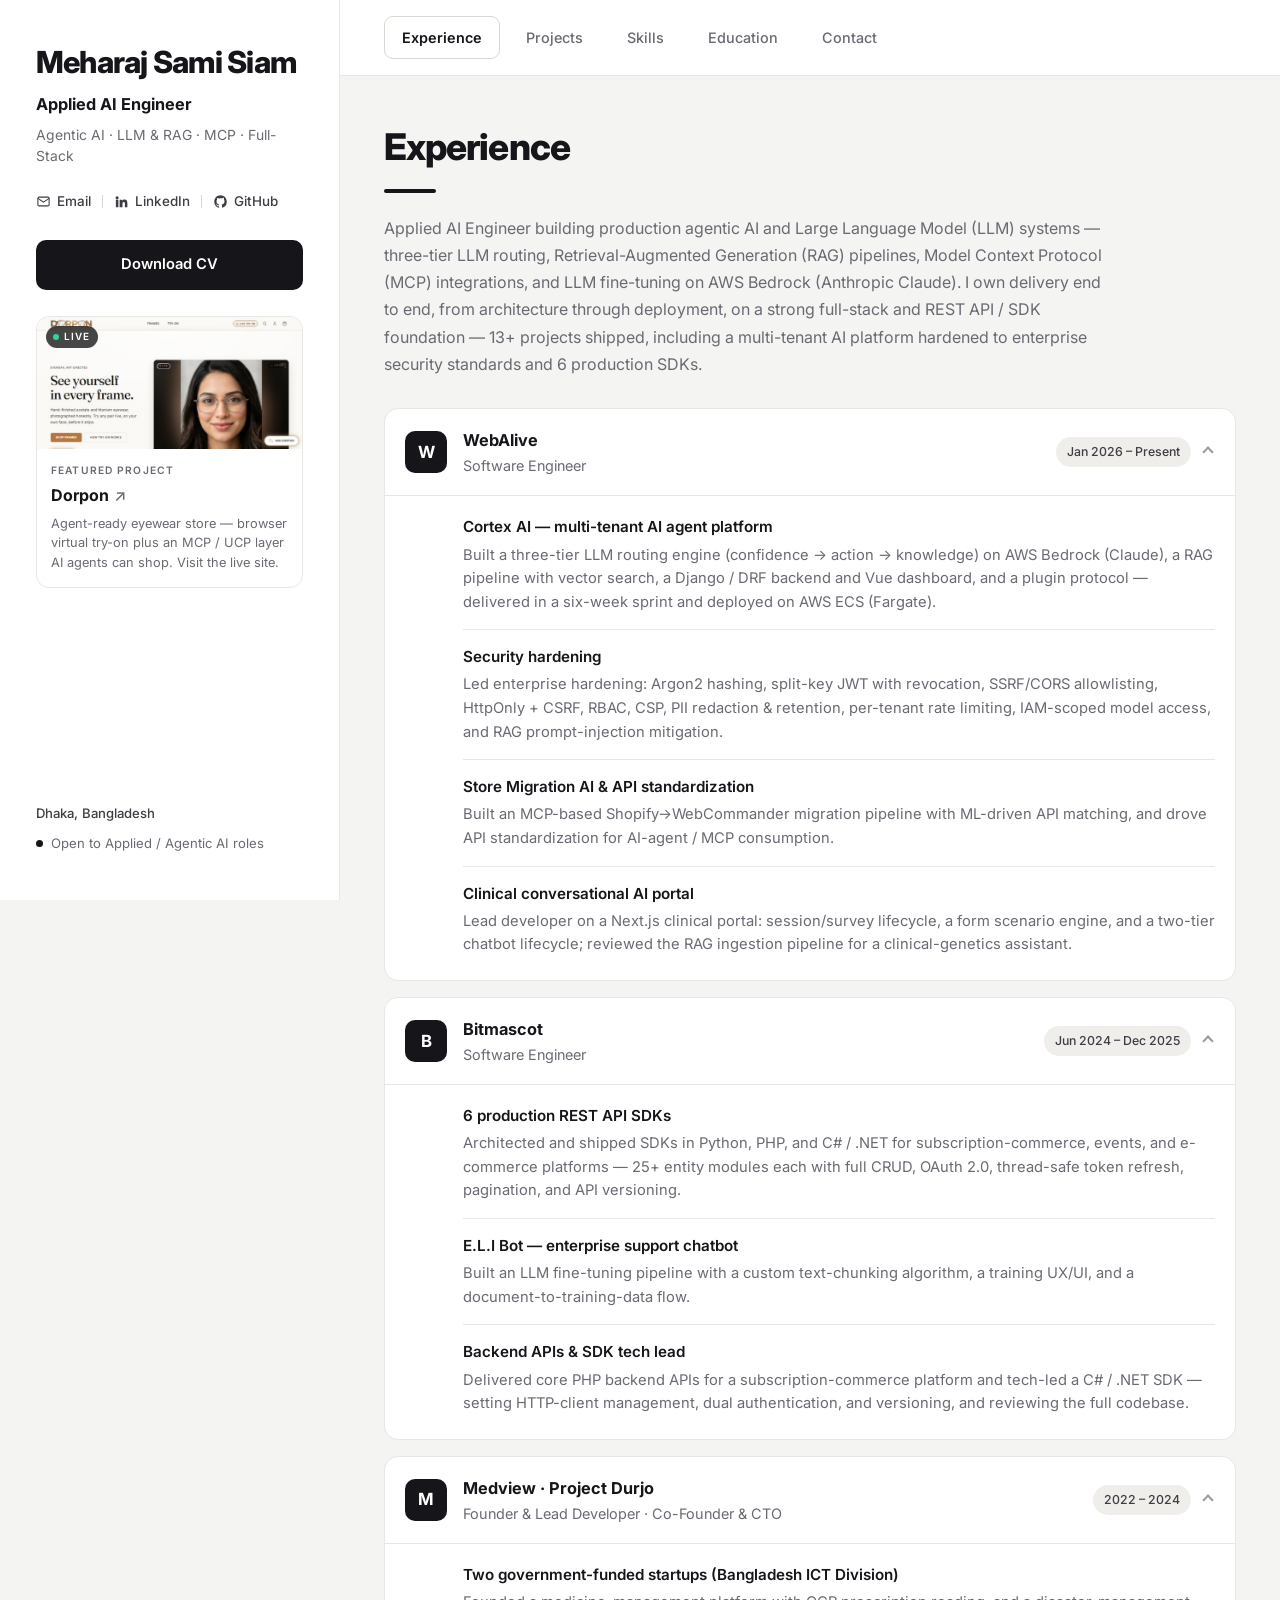
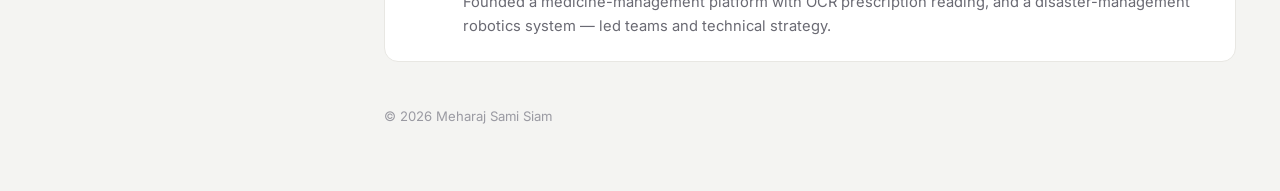
==== index.html @ da90ee12 "Add sidebar featured-project card linking to live Dorpon site (live preview thumbnail) Co-Authored-B" ====
<!doctype html>
<html lang="en">
<head>
<meta charset="utf-8" />
<meta name="viewport" content="width=device-width, initial-scale=1" />
<title>Meharaj Sami Siam — Applied AI Engineer</title>
<meta name="description" content="Meharaj Sami Siam — Applied AI Engineer building agentic AI systems, LLM platforms, RAG pipelines, and MCP integrations." />
<link rel="preconnect" href="https://fonts.googleapis.com" />
<link rel="preconnect" href="https://fonts.gstatic.com" crossorigin />
<link href="https://fonts.googleapis.com/css2?family=Inter:wght@300;400;500;600;700;800&display=swap" rel="stylesheet" />
<link rel="stylesheet" href="style.css" />
</head>
<body>
<div class="layout">

  <!-- ============ SIDEBAR ============ -->
  <aside class="sidebar">
    <div class="sb-inner">
      <h1 class="name">Meharaj Sami Siam</h1>
      <div class="role">Applied AI Engineer</div>
      <div class="keywords">Agentic AI · LLM &amp; RAG · MCP · Full-Stack</div>

      <div class="socials">
        <a href="mailto:mssiam12@gmail.com" aria-label="Email">
          <svg viewBox="0 0 24 24" width="15" height="15" fill="none" stroke="currentColor" stroke-width="1.7"><rect x="3" y="5" width="18" height="14" rx="2"/><path d="m3 7 9 6 9-6"/></svg>
          Email
        </a>
        <span class="sep"></span>
        <a href="https://www.linkedin.com/in/meharaj-sami-siam-a4b730213" aria-label="LinkedIn">
          <svg viewBox="0 0 24 24" width="15" height="15" fill="currentColor"><path d="M4.98 3.5a2.5 2.5 0 1 1 0 5 2.5 2.5 0 0 1 0-5zM3 9h4v12H3zM9 9h3.8v1.7h.05c.53-1 1.83-2.06 3.77-2.06 4.03 0 4.78 2.65 4.78 6.1V21h-4v-5.3c0-1.27-.02-2.9-1.77-2.9-1.77 0-2.04 1.38-2.04 2.8V21H9z"/></svg>
          LinkedIn
        </a>
        <span class="sep"></span>
        <a href="https://github.com/Meharaj002" aria-label="GitHub">
          <svg viewBox="0 0 24 24" width="15" height="15" fill="currentColor"><path d="M12 2C6.48 2 2 6.58 2 12.25c0 4.53 2.87 8.37 6.84 9.73.5.1.68-.22.68-.49l-.01-1.9c-2.78.62-3.37-1.22-3.37-1.22-.46-1.18-1.11-1.5-1.11-1.5-.91-.64.07-.62.07-.62 1 .07 1.53 1.06 1.53 1.06.89 1.56 2.34 1.11 2.91.85.09-.66.35-1.11.63-1.36-2.22-.26-4.56-1.14-4.56-5.06 0-1.12.39-2.03 1.03-2.75-.1-.26-.45-1.3.1-2.71 0 0 .84-.27 2.75 1.05A9.4 9.4 0 0 1 12 6.84c.85 0 1.71.12 2.51.34 1.91-1.32 2.75-1.05 2.75-1.05.55 1.41.2 2.45.1 2.71.64.72 1.03 1.63 1.03 2.75 0 3.93-2.35 4.8-4.58 5.05.36.32.68.94.68 1.9l-.01 2.82c0 .27.18.6.69.49A10.03 10.03 0 0 0 22 12.25C22 6.58 17.52 2 12 2z"/></svg>
          GitHub
        </a>
      </div>

      <a class="dl-btn" href="cv.pdf">Download CV</a>

      <a class="sb-feature" href="https://incomparable-pony-d965e8.netlify.app/" target="_blank" rel="noopener">
        <div class="sbf-thumb">
          <img src="assets/dorpon-preview.jpg" alt="Dorpon — live eyewear store with browser virtual try-on" loading="lazy" />
          <span class="sbf-live">Live</span>
        </div>
        <div class="sbf-body">
          <div class="sbf-label">Featured project</div>
          <div class="sbf-title">Dorpon <span class="sbf-arrow" aria-hidden="true">↗</span></div>
          <div class="sbf-desc">Agent-ready eyewear store — browser virtual try-on plus an MCP / UCP layer AI agents can shop. Visit the live site.</div>
        </div>
      </a>

      <div class="sb-foot">
        <div class="sb-loc">Dhaka, Bangladesh</div>
        <div class="sb-open"><span class="dot"></span> Open to Applied / Agentic AI roles</div>
      </div>
    </div>
  </aside>

  <!-- ============ MAIN ============ -->
  <main class="main">
    <nav class="tabs" id="tabs">
      <button class="tab active" data-tab="experience">Experience</button>
      <button class="tab" data-tab="projects">Projects</button>
      <button class="tab" data-tab="skills">Skills</button>
      <button class="tab" data-tab="education">Education</button>
      <button class="tab" data-tab="contact">Contact</button>
    </nav>

    <div class="content">

      <!-- ---------- EXPERIENCE ---------- -->
      <section class="panel active" id="experience">
        <h2 class="ptitle">Experience</h2>
        <p class="intro">
          Applied AI Engineer building production agentic AI and Large Language Model (LLM) systems —
          three-tier LLM routing, Retrieval-Augmented Generation (RAG) pipelines, Model Context Protocol (MCP)
          integrations, and LLM fine-tuning on AWS Bedrock (Anthropic Claude). I own delivery end to end, from
          architecture through deployment, on a strong full-stack and REST API / SDK foundation — 13+ projects
          shipped, including a multi-tenant AI platform hardened to enterprise security standards and 6 production SDKs.
        </p>

        <article class="xp open">
          <header class="xp-head">
            <div class="xp-logo">W</div>
            <div class="xp-id">
              <div class="xp-co">WebAlive</div>
              <div class="xp-role">Software Engineer</div>
            </div>
            <div class="xp-meta"><span class="badge">Jan 2026 – Present</span><span class="chev" aria-hidden="true"></span></div>
          </header>
          <div class="xp-body">
            <div class="xp-pt"><h4>Cortex AI — multi-tenant AI agent platform</h4>
              <p>Built a three-tier LLM routing engine (confidence → action → knowledge) on AWS Bedrock (Claude),
                a RAG pipeline with vector search, a Django / DRF backend and Vue dashboard, and a plugin protocol —
                delivered in a six-week sprint and deployed on AWS ECS (Fargate).</p></div>
            <div class="xp-pt"><h4>Security hardening</h4>
              <p>Led enterprise hardening: Argon2 hashing, split-key JWT with revocation, SSRF/CORS allowlisting,
                HttpOnly + CSRF, RBAC, CSP, PII redaction &amp; retention, per-tenant rate limiting, IAM-scoped model
                access, and RAG prompt-injection mitigation.</p></div>
            <div class="xp-pt"><h4>Store Migration AI &amp; API standardization</h4>
              <p>Built an MCP-based Shopify→WebCommander migration pipeline with ML-driven API matching, and drove
                API standardization for AI-agent / MCP consumption.</p></div>
            <div class="xp-pt"><h4>Clinical conversational AI portal</h4>
              <p>Lead developer on a Next.js clinical portal: session/survey lifecycle, a form scenario engine, and a
                two-tier chatbot lifecycle; reviewed the RAG ingestion pipeline for a clinical-genetics assistant.</p></div>
          </div>
        </article>

        <article class="xp open">
          <header class="xp-head">
            <div class="xp-logo">B</div>
            <div class="xp-id">
              <div class="xp-co">Bitmascot</div>
              <div class="xp-role">Software Engineer</div>
            </div>
            <div class="xp-meta"><span class="badge">Jun 2024 – Dec 2025</span><span class="chev" aria-hidden="true"></span></div>
          </header>
          <div class="xp-body">
            <div class="xp-pt"><h4>6 production REST API SDKs</h4>
              <p>Architected and shipped SDKs in Python, PHP, and C# / .NET for subscription-commerce, events, and
                e-commerce platforms — 25+ entity modules each with full CRUD, OAuth 2.0, thread-safe token refresh,
                pagination, and API versioning.</p></div>
            <div class="xp-pt"><h4>E.L.I Bot — enterprise support chatbot</h4>
              <p>Built an LLM fine-tuning pipeline with a custom text-chunking algorithm, a training UX/UI, and a
                document-to-training-data flow.</p></div>
            <div class="xp-pt"><h4>Backend APIs &amp; SDK tech lead</h4>
              <p>Delivered core PHP backend APIs for a subscription-commerce platform and tech-led a C# / .NET SDK —
                setting HTTP-client management, dual authentication, and versioning, and reviewing the full codebase.</p></div>
          </div>
        </article>

        <article class="xp open">
          <header class="xp-head">
            <div class="xp-logo">M</div>
            <div class="xp-id">
              <div class="xp-co">Medview · Project Durjo</div>
              <div class="xp-role">Founder &amp; Lead Developer · Co-Founder &amp; CTO</div>
            </div>
            <div class="xp-meta"><span class="badge">2022 – 2024</span><span class="chev" aria-hidden="true"></span></div>
          </header>
          <div class="xp-body">
            <div class="xp-pt"><h4>Two government-funded startups (Bangladesh ICT Division)</h4>
              <p>Founded a medicine-management platform with OCR prescription reading, and a disaster-management
                robotics system — led teams and technical strategy.</p></div>
          </div>
        </article>
      </section>

      <!-- ---------- PROJECTS ---------- -->
      <section class="panel" id="projects">
        <h2 class="ptitle">Projects</h2>
        <p class="intro">
          Agentic AI platforms, LLM systems, and production engineering. Some are enterprise / internal, so links
          are limited; Dorpon is fully live.
        </p>

        <div class="cards">
          <article class="card feature">
            <div class="card-type">Featured · Full-Stack · Agentic AI · MCP / UCP</div>
            <h3>Dorpon — Agent-Ready Eyewear Commerce</h3>
            <p>A premium eyewear store with browser-based <strong>virtual try-on</strong> and an AI shopping
              concierge — and, uniquely, exposed to AI agents through a stateless <strong>Model Context Protocol
              (MCP)</strong> server and a <strong>UCP commerce protocol</strong>, all driven by one shared tool
              registry (web app, MCP, and REST). Deployed end-to-end on free-tier cloud.</p>
            <div class="tags">
              <span class="tag">MCP</span><span class="tag">UCP</span><span class="tag">Next.js</span>
              <span class="tag">Django / DRF</span><span class="tag">AWS Bedrock (Claude)</span>
              <span class="tag">MediaPipe</span><span class="tag">PostgreSQL</span>
            </div>
            <div class="card-actions">
              <a class="btn btn-primary" href="https://incomparable-pony-d965e8.netlify.app/">Live demo →</a>
              <a class="btn btn-ghost" href="dorpon.html">Case study</a>
            </div>
          </article>

          <article class="card">
            <div class="card-type">AI Platform · Enterprise</div>
            <h3>Cortex AI</h3>
            <p>Multi-tenant AI agent platform: three-tier LLM routing (confidence → action → knowledge) on AWS
              Bedrock, a RAG pipeline with vector search, a Django / DRF backend + Vue dashboard, and a plugin
              protocol — hardened with enterprise-grade security and deployed on AWS ECS.</p>
            <div class="tags"><span class="tag">LLM routing</span><span class="tag">RAG</span>
              <span class="tag">AWS Bedrock</span><span class="tag">Django</span><span class="tag">Vue</span>
              <span class="tag">Multi-tenant</span></div>
          </article>

          <article class="card">
            <div class="card-type">Conversational AI · Enterprise</div>
            <h3>E.L.I Bot</h3>
            <p>Enterprise customer-support chatbot, taken from prototype to production: an LLM fine-tuning pipeline
              with a custom text-chunking algorithm, a training UX/UI, and a document-to-training-data flow.</p>
            <div class="tags"><span class="tag">LLM fine-tuning</span><span class="tag">Python</span>
              <span class="tag">Chunking</span><span class="tag">Chat UI</span></div>
          </article>

          <article class="card">
            <div class="card-type">AI / ML · Tooling</div>
            <h3>Store Migration AI</h3>
            <p>An <strong>MCP-based</strong> pipeline to migrate e-commerce stores from Shopify to WebCommander,
              with machine-learning-driven external-API matching and a trained matching model.</p>
            <div class="tags"><span class="tag">MCP</span><span class="tag">ML</span>
              <span class="tag">Python</span><span class="tag">Migration</span></div>
          </article>

          <article class="card">
            <div class="card-type">Healthcare · Conversational AI</div>
            <h3>Clinical Conversational Portal</h3>
            <p>Lead developer on a Next.js clinical portal: session / survey lifecycle, a form scenario engine, and a
              two-tier chatbot lifecycle — plus a reviewed RAG ingestion pipeline for a clinical-genetics assistant.</p>
            <div class="tags"><span class="tag">RAG</span><span class="tag">Next.js</span>
              <span class="tag">Healthcare</span><span class="tag">Chatbot</span></div>
          </article>

          <article class="card">
            <div class="card-type">API / SDK Engineering</div>
            <h3>Production SDK Suite</h3>
            <p>Architected and shipped <strong>6 production REST SDKs</strong> across Python, PHP, and C# / .NET for
              subscription-commerce, events, and e-commerce platforms — 25+ entity modules each with full CRUD,
              OAuth 2.0, pagination, and API versioning.</p>
            <div class="tags"><span class="tag">Python</span><span class="tag">PHP</span>
              <span class="tag">C# / .NET</span><span class="tag">REST</span><span class="tag">OAuth 2.0</span></div>
          </article>
        </div>
      </section>

      <!-- ---------- SKILLS ---------- -->
      <section class="panel" id="skills">
        <h2 class="ptitle">Skills</h2>
        <p class="intro">Tools and technologies I work with across the AI, backend, and infrastructure stack.</p>

        <div class="skill-group"><h4>AI &amp; Machine Learning</h4>
          <div class="tags"><span class="tag">Agentic AI</span><span class="tag">MCP</span><span class="tag">RAG</span>
            <span class="tag">LLM fine-tuning</span><span class="tag">Prompt engineering</span>
            <span class="tag">AWS Bedrock (Claude)</span><span class="tag">Vector databases</span><span class="tag">NLP</span>
            <span class="tag">PyTorch</span><span class="tag">TensorFlow</span><span class="tag">Keras</span></div></div>

        <div class="skill-group"><h4>Languages</h4>
          <div class="tags"><span class="tag">Python</span><span class="tag">PHP</span><span class="tag">JavaScript</span>
            <span class="tag">TypeScript</span><span class="tag">C# / .NET</span><span class="tag">Java</span><span class="tag">SQL</span></div></div>

        <div class="skill-group"><h4>Frameworks</h4>
          <div class="tags"><span class="tag">Django / DRF</span><span class="tag">Next.js</span><span class="tag">Vue.js</span>
            <span class="tag">React</span><span class="tag">adrf</span></div></div>

        <div class="skill-group"><h4>Data &amp; Caching</h4>
          <div class="tags"><span class="tag">PostgreSQL</span><span class="tag">Redis</span><span class="tag">DynamoDB</span>
            <span class="tag">MySQL</span><span class="tag">SQLite</span></div></div>

        <div class="skill-group"><h4>Cloud &amp; DevOps</h4>
          <div class="tags"><span class="tag">AWS (ECS / Fargate)</span><span class="tag">AWS Bedrock</span><span class="tag">IAM</span>
            <span class="tag">RDS</span><span class="tag">CI/CD</span><span class="tag">Git</span></div></div>

        <div class="skill-group"><h4>Security</h4>
          <div class="tags"><span class="tag">OAuth 2.0</span><span class="tag">JWT</span><span class="tag">Argon2</span>
            <span class="tag">RBAC</span><span class="tag">CSRF / CORS / SSRF</span><span class="tag">CSP</span></div></div>

        <div class="skill-group"><h4>Practices &amp; Tools</h4>
          <div class="tags"><span class="tag">REST API design</span><span class="tag">SDK design</span><span class="tag">Microservices</span>
            <span class="tag">Multi-tenant architecture</span><span class="tag">Agile</span><span class="tag">Jira</span><span class="tag">Confluence</span></div></div>
      </section>

      <!-- ---------- EDUCATION ---------- -->
      <section class="panel" id="education">
        <h2 class="ptitle">Education</h2>
        <p class="intro">Academic background, certifications, and recognition.</p>

        <article class="card">
          <div class="card-type">Degree</div>
          <h3>B.Sc. in Computer Science</h3>
          <p>BRAC University · 2020 – 2024</p>
        </article>
        <article class="card">
          <div class="card-type">Certifications</div>
          <h3>Python Programming · Python Data Structures</h3>
          <p>University of Michigan · &nbsp; Social Media Marketing — Meta</p>
        </article>
        <article class="card">
          <div class="card-type">Award</div>
          <h3>Runner-Up — Project Showcase</h3>
          <p>5th International Tech Carnival — Bangladesh ICT Division</p>
        </article>
      </section>

      <!-- ---------- CONTACT ---------- -->
      <section class="panel" id="contact">
        <h2 class="ptitle">Contact</h2>
        <p class="intro">
          Open to Applied / Agentic AI Engineer roles, freelance, and collaborations. The fastest way to reach me
          is email — I usually reply within a day.
        </p>

        <div class="contact-list">
          <a class="contact-row" href="mailto:mssiam12@gmail.com"><span class="label">Email</span><span class="val">mssiam12@gmail.com</span></a>
          <a class="contact-row" href="https://www.linkedin.com/in/meharaj-sami-siam-a4b730213"><span class="label">LinkedIn</span><span class="val">/meharaj-sami-siam</span></a>
          <a class="contact-row" href="https://github.com/Meharaj002"><span class="label">GitHub</span><span class="val">@Meharaj002</span></a>
          <a class="contact-row" href="tel:+8801796537490"><span class="label">Phone</span><span class="val">+880 1796-537490</span></a>
          <div class="contact-row static"><span class="label">Location</span><span class="val">Dhaka, Bangladesh</span></div>
        </div>

        <div class="card-actions" style="margin-top:26px">
          <a class="btn btn-primary" href="mailto:mssiam12@gmail.com?subject=Opportunity%20for%20Meharaj">Email me →</a>
          <a class="btn btn-ghost" href="cv.pdf">Download résumé</a>
        </div>
      </section>

      <footer class="foot">© <span data-year>2026</span> Meharaj Sami Siam</footer>
    </div>
  </main>
</div>
<script src="script.js"></script>
</body>
</html>
---- style.css ----
/* ============================================================
   Meharaj Sami Siam — portfolio
   Sidebar + tabbed main panel. Monochrome, Inter throughout.
   ============================================================ */
:root {
  --ink: #15151a;
  --ink-2: #3d3d44;
  --muted: #6a6a73;
  --faint: #9a9aa2;
  --panel: #f4f4f2;     /* main content background */
  --card: #ffffff;
  --line: #e8e7e3;
  --line-2: #d8d7d1;
  --badge: #efeeea;
  --sans: "Inter", -apple-system, BlinkMacSystemFont, "Segoe UI", Roboto, Arial, sans-serif;
}
* { box-sizing: border-box; }
html { scroll-behavior: smooth; }
body {
  margin: 0; background: var(--panel); color: var(--ink);
  font-family: var(--sans); font-size: 16px; line-height: 1.6;
  -webkit-font-smoothing: antialiased; text-rendering: optimizeLegibility;
}
a { color: inherit; text-decoration: none; }
svg { display: block; }

/* ---------- layout ---------- */
.layout { display: grid; grid-template-columns: 340px 1fr; align-items: start; }

/* ---------- sidebar ---------- */
.sidebar {
  position: sticky; top: 0; align-self: start; height: 100vh; overflow-y: auto;
  background: #fff; border-right: 1px solid var(--line); padding: 46px 36px;
}
.sb-inner { display: flex; flex-direction: column; height: 100%; }
.name { font-size: 1.9rem; font-weight: 800; letter-spacing: -.025em; line-height: 1.08; margin: 0; }
.role { font-weight: 700; font-size: 1.02rem; margin-top: 12px; }
.keywords { color: var(--muted); font-size: .87rem; line-height: 1.5; margin-top: 8px; }
.socials { display: flex; align-items: center; flex-wrap: wrap; gap: 11px; margin-top: 24px; }
.socials a { display: inline-flex; align-items: center; gap: 6px; color: var(--ink-2); font-size: .84rem; font-weight: 500; transition: color .15s; }
.socials a:hover { color: var(--ink); }
.socials .sep { width: 1px; height: 13px; background: var(--line-2); }
.dl-btn {
  display: block; text-align: center; background: var(--ink); color: #fff;
  font-weight: 600; font-size: .92rem; padding: 13px; border-radius: 10px; margin-top: 28px;
  transition: background .18s;
}
.dl-btn:hover { background: #000; }
.sb-foot { margin-top: auto; padding-top: 30px; color: var(--muted); font-size: .82rem; }
.sb-loc { font-weight: 500; color: var(--ink-2); }
.sb-open { margin-top: 9px; display: flex; align-items: center; gap: 8px; }
.sb-open .dot { width: 7px; height: 7px; border-radius: 50%; background: var(--ink); flex: none; }

/* sidebar featured-project card */
.sb-feature { display: block; margin-top: 26px; border: 1px solid var(--line); border-radius: 13px; overflow: hidden; background: #fff; transition: border-color .18s, box-shadow .18s, transform .18s; }
.sb-feature:hover { border-color: var(--ink); box-shadow: 0 8px 24px rgba(0,0,0,.08); transform: translateY(-2px); }
.sbf-thumb { position: relative; aspect-ratio: 2 / 1; background: #efeee9; }
.sbf-thumb img { width: 100%; height: 100%; object-fit: cover; display: block; }
.sbf-live { position: absolute; top: 9px; left: 9px; display: inline-flex; align-items: center; gap: 5px; background: rgba(0,0,0,.72); color: #fff; font-size: .62rem; font-weight: 600; letter-spacing: .09em; text-transform: uppercase; padding: 3px 8px 3px 7px; border-radius: 999px; backdrop-filter: blur(2px); }
.sbf-live::before { content: ""; width: 6px; height: 6px; border-radius: 50%; background: #34d399; }
.sbf-body { padding: 13px 14px 15px; }
.sbf-label { font-size: .64rem; font-weight: 600; text-transform: uppercase; letter-spacing: .11em; color: var(--muted); }
.sbf-title { font-weight: 700; font-size: 1rem; margin-top: 4px; display: flex; align-items: center; gap: 5px; }
.sbf-arrow { color: var(--muted); font-weight: 500; transition: transform .18s; }
.sb-feature:hover .sbf-arrow { transform: translate(2px, -2px); color: var(--ink); }
.sbf-desc { color: var(--muted); font-size: .8rem; line-height: 1.5; margin-top: 6px; }

/* ---------- main / tabs ---------- */
.main { min-height: 100vh; }
.tabs {
  position: sticky; top: 0; z-index: 20; display: flex; gap: 8px; flex-wrap: wrap;
  padding: 16px 44px; background: #fff; border-bottom: 1px solid var(--line);
}
.tab {
  appearance: none; background: transparent; border: 1px solid transparent;
  color: var(--muted); font: inherit; font-size: .9rem; font-weight: 500;
  padding: 9px 17px; border-radius: 9px; cursor: pointer; transition: color .15s, background .15s, border-color .15s;
}
.tab:hover { color: var(--ink); }
.tab.active { background: #fff; border-color: var(--line-2); color: var(--ink); font-weight: 600; }

.content { padding: 36px 44px 64px; }
.panel { display: none; max-width: 880px; }
.panel.active { display: block; animation: fade .3s ease; }
@keyframes fade { from { opacity: 0; transform: translateY(6px); } to { opacity: 1; transform: none; } }

.ptitle { font-size: 2.3rem; font-weight: 800; letter-spacing: -.025em; margin: 6px 0 0; }
.ptitle::after { content: ""; display: block; width: 52px; height: 4px; background: var(--ink); border-radius: 2px; margin-top: 12px; }
.intro { color: var(--muted); font-size: 1.0rem; line-height: 1.7; max-width: 72ch; margin: 22px 0 30px; }

/* ---------- experience cards ---------- */
.xp { background: var(--card); border: 1px solid var(--line); border-radius: 14px; margin-bottom: 16px; overflow: hidden; }
.xp-head { display: flex; align-items: center; gap: 16px; padding: 18px 20px; cursor: pointer; user-select: none; }
.xp-logo { flex: none; width: 42px; height: 42px; border-radius: 10px; background: var(--ink); color: #fff; display: grid; place-items: center; font-weight: 700; font-size: 1.05rem; }
.xp-id { flex: 1; min-width: 0; }
.xp-co { font-weight: 700; font-size: 1.02rem; }
.xp-role { color: var(--muted); font-size: .9rem; margin-top: 1px; }
.xp-meta { display: flex; align-items: center; gap: 13px; flex: none; }
.badge { background: var(--badge); color: var(--ink-2); font-size: .77rem; font-weight: 500; padding: 5px 11px; border-radius: 999px; white-space: nowrap; }
.chev { width: 8px; height: 8px; border-right: 2px solid var(--faint); border-bottom: 2px solid var(--faint); transform: rotate(45deg); transition: transform .2s; margin-right: 3px; }
.xp.open .chev { transform: rotate(-135deg); }
.xp-body { padding: 4px 20px 8px 78px; border-top: 1px solid var(--line); }
.xp:not(.open) .xp-body { display: none; }
.xp-pt { padding: 15px 0; border-bottom: 1px solid var(--line); }
.xp-pt:last-child { border-bottom: none; }
.xp-pt h4 { margin: 0 0 4px; font-size: .95rem; font-weight: 600; }
.xp-pt p { margin: 0; color: var(--muted); font-size: .92rem; line-height: 1.6; }

/* ---------- project / education cards ---------- */
.cards { display: grid; grid-template-columns: 1fr 1fr; gap: 16px; }
.card { background: var(--card); border: 1px solid var(--line); border-radius: 14px; padding: 24px; transition: border-color .18s; }
.card:hover { border-color: var(--line-2); }
.card.feature { grid-column: 1 / -1; }
.panel > .card { margin-bottom: 14px; }
.card-type { font-size: .71rem; font-weight: 600; text-transform: uppercase; letter-spacing: .09em; color: var(--muted); }
.card h3 { margin: 9px 0 9px; font-size: 1.16rem; font-weight: 700; letter-spacing: -.01em; }
.card p { margin: 0; color: var(--muted); font-size: .93rem; line-height: 1.62; }
.card .tags { margin-top: 15px; }
.card-actions { margin-top: 18px; display: flex; flex-wrap: wrap; gap: 8px; }

/* ---------- tags ---------- */
.tags { display: flex; flex-wrap: wrap; gap: 7px; }
.tag { font-size: .77rem; font-weight: 500; color: var(--ink-2); background: #fff; border: 1px solid var(--line-2); padding: 4px 10px; border-radius: 7px; }

/* ---------- skills ---------- */
.skill-group { margin-bottom: 24px; }
.skill-group h4 { margin: 0 0 11px; font-size: .98rem; font-weight: 700; }

/* ---------- buttons ---------- */
.btn { display: inline-flex; align-items: center; gap: 7px; padding: 10px 18px; border-radius: 9px; font-weight: 600; font-size: .89rem; cursor: pointer; transition: background .18s, border-color .18s, color .18s; }
.btn-primary { background: var(--ink); color: #fff; border: 1px solid var(--ink); }
.btn-primary:hover { background: #000; }
.btn-ghost { background: #fff; color: var(--ink); border: 1px solid var(--line-2); }
.btn-ghost:hover { border-color: var(--ink); }

/* ---------- contact ---------- */
.contact-list { max-width: 560px; border-top: 1px solid var(--line); }
.contact-row { display: flex; align-items: center; justify-content: space-between; gap: 16px; padding: 16px 4px; border-bottom: 1px solid var(--line); }
a.contact-row { transition: padding-left .15s; }
a.contact-row:hover { padding-left: 10px; }
.contact-row .label { color: var(--muted); font-size: .8rem; text-transform: uppercase; letter-spacing: .07em; font-weight: 500; }
.contact-row .val { font-weight: 600; font-size: .95rem; }

/* ---------- case study (dorpon.html) ---------- */
.back-link { display: inline-block; color: var(--muted); font-size: .85rem; font-weight: 500; margin-bottom: 18px; }
.back-link:hover { color: var(--ink); }
.kvs { display: grid; grid-template-columns: 150px 1fr; gap: 0; margin: 8px 0 30px; border-top: 1px solid var(--line); max-width: 760px; }
.kvs dt { color: var(--muted); font-weight: 600; font-size: .78rem; text-transform: uppercase; letter-spacing: .06em; padding: 13px 0; border-bottom: 1px solid var(--line); }
.kvs dd { margin: 0; font-size: .95rem; padding: 13px 0; border-bottom: 1px solid var(--line); }
.prose { max-width: 760px; }
.prose h3 { font-size: 1.2rem; font-weight: 700; letter-spacing: -.01em; margin: 32px 0 8px; }
.prose p { color: var(--ink-2); line-height: 1.7; margin: 0 0 14px; }
.prose ul { color: var(--ink-2); line-height: 1.7; padding-left: 20px; margin: 0 0 14px; }
.prose li { margin: 6px 0; }
code { font-size: .85em; background: #fff; border: 1px solid var(--line-2); padding: 1px 6px; border-radius: 5px; }

.foot { margin-top: 44px; color: var(--faint); font-size: .82rem; }

/* ---------- responsive ---------- */
@media (max-width: 920px) {
  .layout { grid-template-columns: 1fr; }
  .sidebar { position: static; height: auto; border-right: none; border-bottom: 1px solid var(--line); padding: 34px 26px; }
  .sb-foot { margin-top: 22px; padding-top: 22px; border-top: 1px solid var(--line); }
  .tabs { padding: 13px 20px; overflow-x: auto; flex-wrap: nowrap; }
  .tab { white-space: nowrap; }
  .content { padding: 28px 22px 54px; }
  .cards { grid-template-columns: 1fr; }
  .xp-body { padding-left: 20px; }
  .name { font-size: 1.62rem; }
  .ptitle { font-size: 1.95rem; }
  .kvs { grid-template-columns: 1fr; }
  .kvs dt { padding-bottom: 2px; border-bottom: none; }
  .kvs dd { padding-top: 2px; }
}
@media (prefers-reduced-motion: reduce) { .panel.active { animation: none; } html { scroll-behavior: auto; } }
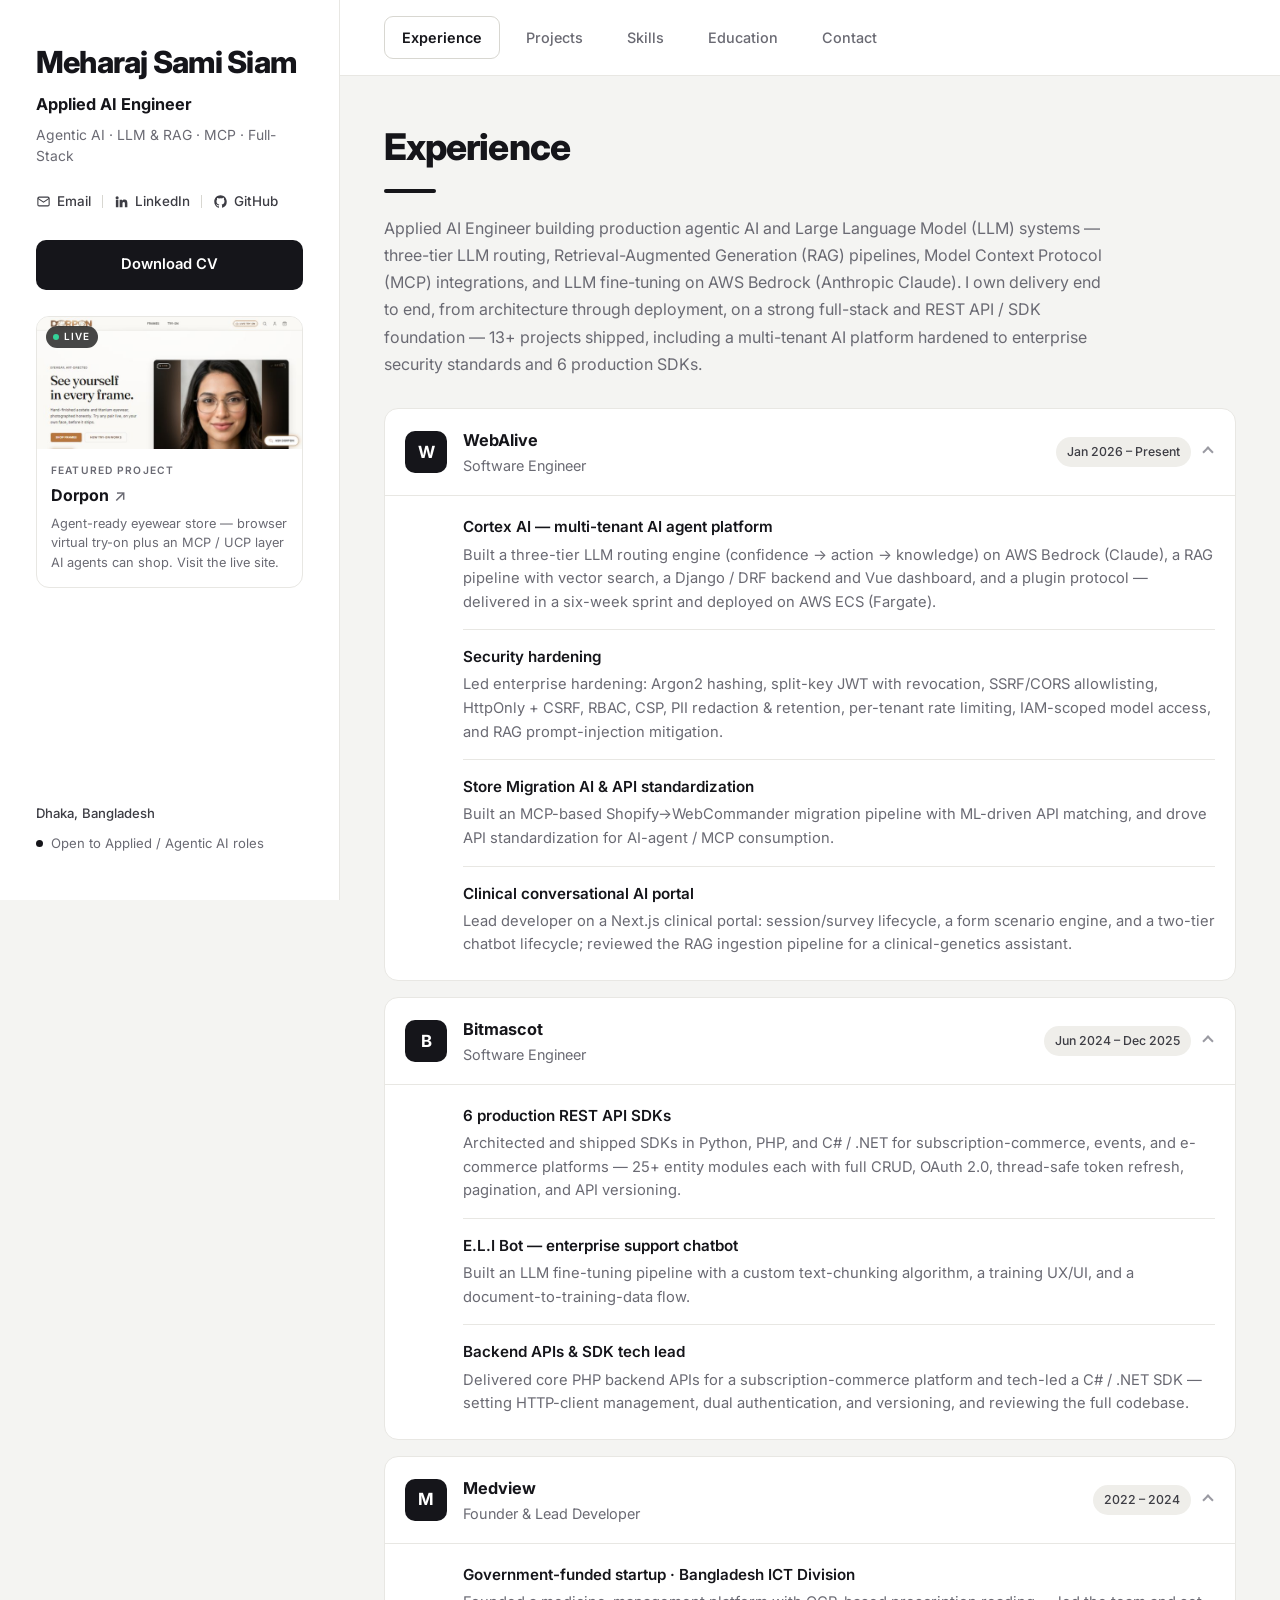
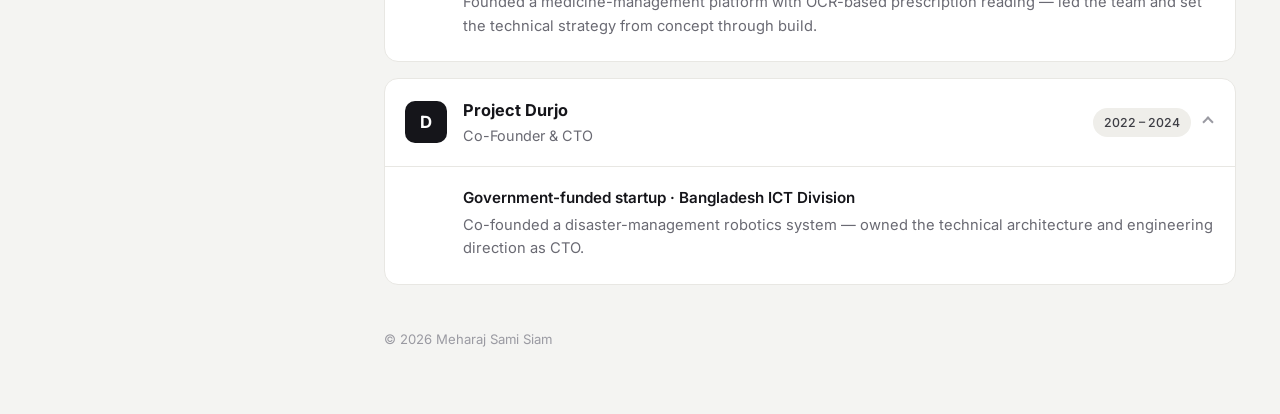
==== commit 54ed629d: "Split Medview and Project Durjo into separate experience entries Co-Authored-By: Claude Opus 4.8 (1M" ====
--- a/index.html
+++ b/index.html
@@ -135,15 +135,31 @@
           <header class="xp-head">
             <div class="xp-logo">M</div>
             <div class="xp-id">
-              <div class="xp-co">Medview · Project Durjo</div>
-              <div class="xp-role">Founder &amp; Lead Developer · Co-Founder &amp; CTO</div>
+              <div class="xp-co">Medview</div>
+              <div class="xp-role">Founder &amp; Lead Developer</div>
             </div>
             <div class="xp-meta"><span class="badge">2022 – 2024</span><span class="chev" aria-hidden="true"></span></div>
           </header>
           <div class="xp-body">
-            <div class="xp-pt"><h4>Two government-funded startups (Bangladesh ICT Division)</h4>
-              <p>Founded a medicine-management platform with OCR prescription reading, and a disaster-management
-                robotics system — led teams and technical strategy.</p></div>
+            <div class="xp-pt"><h4>Government-funded startup · Bangladesh ICT Division</h4>
+              <p>Founded a medicine-management platform with OCR-based prescription reading — led the team and set
+                the technical strategy from concept through build.</p></div>
+          </div>
+        </article>
+
+        <article class="xp open">
+          <header class="xp-head">
+            <div class="xp-logo">D</div>
+            <div class="xp-id">
+              <div class="xp-co">Project Durjo</div>
+              <div class="xp-role">Co-Founder &amp; CTO</div>
+            </div>
+            <div class="xp-meta"><span class="badge">2022 – 2024</span><span class="chev" aria-hidden="true"></span></div>
+          </header>
+          <div class="xp-body">
+            <div class="xp-pt"><h4>Government-funded startup · Bangladesh ICT Division</h4>
+              <p>Co-founded a disaster-management robotics system — owned the technical architecture and engineering
+                direction as CTO.</p></div>
           </div>
         </article>
       </section>
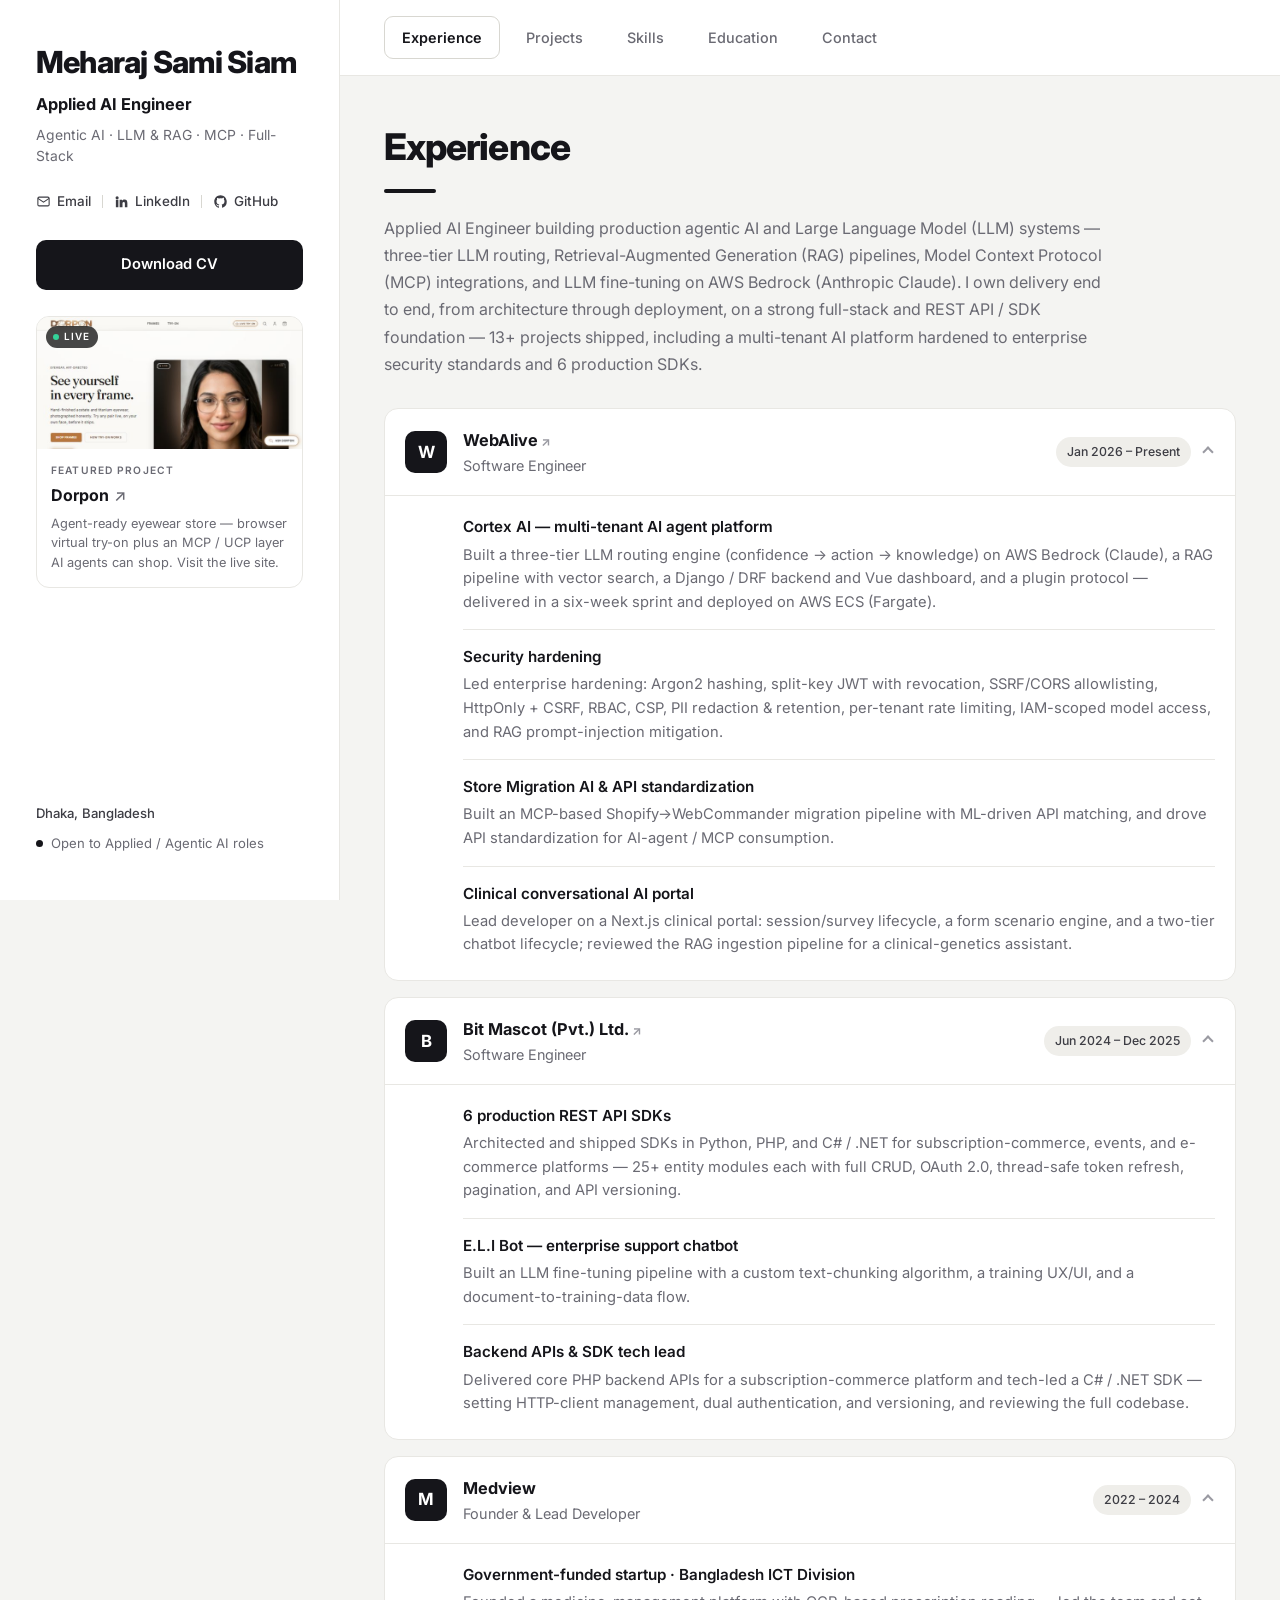
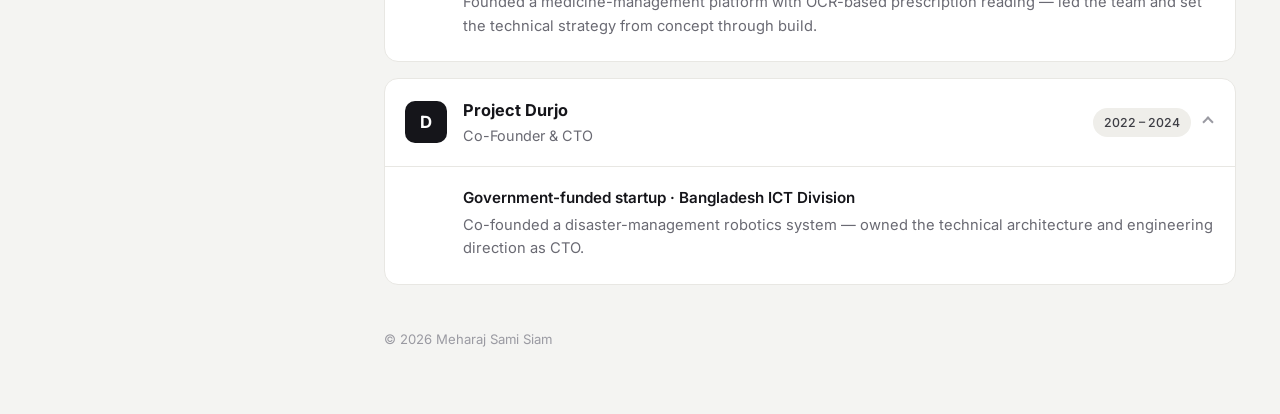
==== commit 3e0a602a: "Experience: correct company names (Bit Mascot Pvt. Ltd.), clickable site links in portfolio; keep li" ====
--- a/index.html
+++ b/index.html
@@ -85,7 +85,7 @@
           <header class="xp-head">
             <div class="xp-logo">W</div>
             <div class="xp-id">
-              <div class="xp-co">WebAlive</div>
+              <div class="xp-co"><a class="co-link" href="https://www.webalive.com.au/" target="_blank" rel="noopener">WebAlive<span class="co-ext" aria-hidden="true">↗</span></a></div>
               <div class="xp-role">Software Engineer</div>
             </div>
             <div class="xp-meta"><span class="badge">Jan 2026 – Present</span><span class="chev" aria-hidden="true"></span></div>
@@ -112,7 +112,7 @@
           <header class="xp-head">
             <div class="xp-logo">B</div>
             <div class="xp-id">
-              <div class="xp-co">Bitmascot</div>
+              <div class="xp-co"><a class="co-link" href="https://www.bitmascot.com/" target="_blank" rel="noopener">Bit Mascot (Pvt.) Ltd.<span class="co-ext" aria-hidden="true">↗</span></a></div>
               <div class="xp-role">Software Engineer</div>
             </div>
             <div class="xp-meta"><span class="badge">Jun 2024 – Dec 2025</span><span class="chev" aria-hidden="true"></span></div>
@@ -258,7 +258,7 @@
 
         <div class="skill-group"><h4>Frameworks</h4>
           <div class="tags"><span class="tag">Django / DRF</span><span class="tag">Next.js</span><span class="tag">Vue.js</span>
-            <span class="tag">React</span><span class="tag">adrf</span></div></div>
+            <span class="tag">React</span></div></div>
 
         <div class="skill-group"><h4>Data &amp; Caching</h4>
           <div class="tags"><span class="tag">PostgreSQL</span><span class="tag">Redis</span><span class="tag">DynamoDB</span>
@@ -266,7 +266,7 @@
 
         <div class="skill-group"><h4>Cloud &amp; DevOps</h4>
           <div class="tags"><span class="tag">AWS (ECS / Fargate)</span><span class="tag">AWS Bedrock</span><span class="tag">IAM</span>
-            <span class="tag">RDS</span><span class="tag">CI/CD</span><span class="tag">Git</span></div></div>
+            <span class="tag">CI/CD</span><span class="tag">Git</span></div></div>
 
         <div class="skill-group"><h4>Security</h4>
           <div class="tags"><span class="tag">OAuth 2.0</span><span class="tag">JWT</span><span class="tag">Argon2</span>
@@ -289,8 +289,11 @@
         </article>
         <article class="card">
           <div class="card-type">Certifications</div>
-          <h3>Python Programming · Python Data Structures</h3>
-          <p>University of Michigan · &nbsp; Social Media Marketing — Meta</p>
+          <ul class="cert-list">
+            <li><span class="cert-name">Python Programming</span><span class="cert-org">University of Michigan</span></li>
+            <li><span class="cert-name">Python Data Structures</span><span class="cert-org">University of Michigan</span></li>
+            <li><span class="cert-name">Social Media Marketing</span><span class="cert-org">Meta</span></li>
+          </ul>
         </article>
         <article class="card">
           <div class="card-type">Award</div>
--- a/style.css
+++ b/style.css
@@ -94,6 +94,10 @@
 .xp-logo { flex: none; width: 42px; height: 42px; border-radius: 10px; background: var(--ink); color: #fff; display: grid; place-items: center; font-weight: 700; font-size: 1.05rem; }
 .xp-id { flex: 1; min-width: 0; }
 .xp-co { font-weight: 700; font-size: 1.02rem; }
+.xp-co a { color: inherit; border-bottom: 1px solid transparent; transition: border-color .15s; }
+.xp-co a:hover { border-bottom-color: var(--ink); }
+.co-ext { font-size: .76em; color: var(--faint); margin-left: 3px; }
+.xp-co a:hover .co-ext { color: var(--muted); }
 .xp-role { color: var(--muted); font-size: .9rem; margin-top: 1px; }
 .xp-meta { display: flex; align-items: center; gap: 13px; flex: none; }
 .badge { background: var(--badge); color: var(--ink-2); font-size: .77rem; font-weight: 500; padding: 5px 11px; border-radius: 999px; white-space: nowrap; }
@@ -125,6 +129,13 @@
 /* ---------- skills ---------- */
 .skill-group { margin-bottom: 24px; }
 .skill-group h4 { margin: 0 0 11px; font-size: .98rem; font-weight: 700; }
+
+/* certification list (Education) */
+.cert-list { list-style: none; padding: 0; margin: 12px 0 0; display: grid; gap: 11px; }
+.cert-list li { display: flex; justify-content: space-between; align-items: baseline; gap: 14px; padding-bottom: 11px; border-bottom: 1px solid var(--line); }
+.cert-list li:last-child { padding-bottom: 0; border-bottom: none; }
+.cert-name { font-weight: 600; font-size: .96rem; }
+.cert-org { color: var(--muted); font-size: .85rem; white-space: nowrap; }
 
 /* ---------- buttons ---------- */
 .btn { display: inline-flex; align-items: center; gap: 7px; padding: 10px 18px; border-radius: 9px; font-weight: 600; font-size: .89rem; cursor: pointer; transition: background .18s, border-color .18s, color .18s; }
